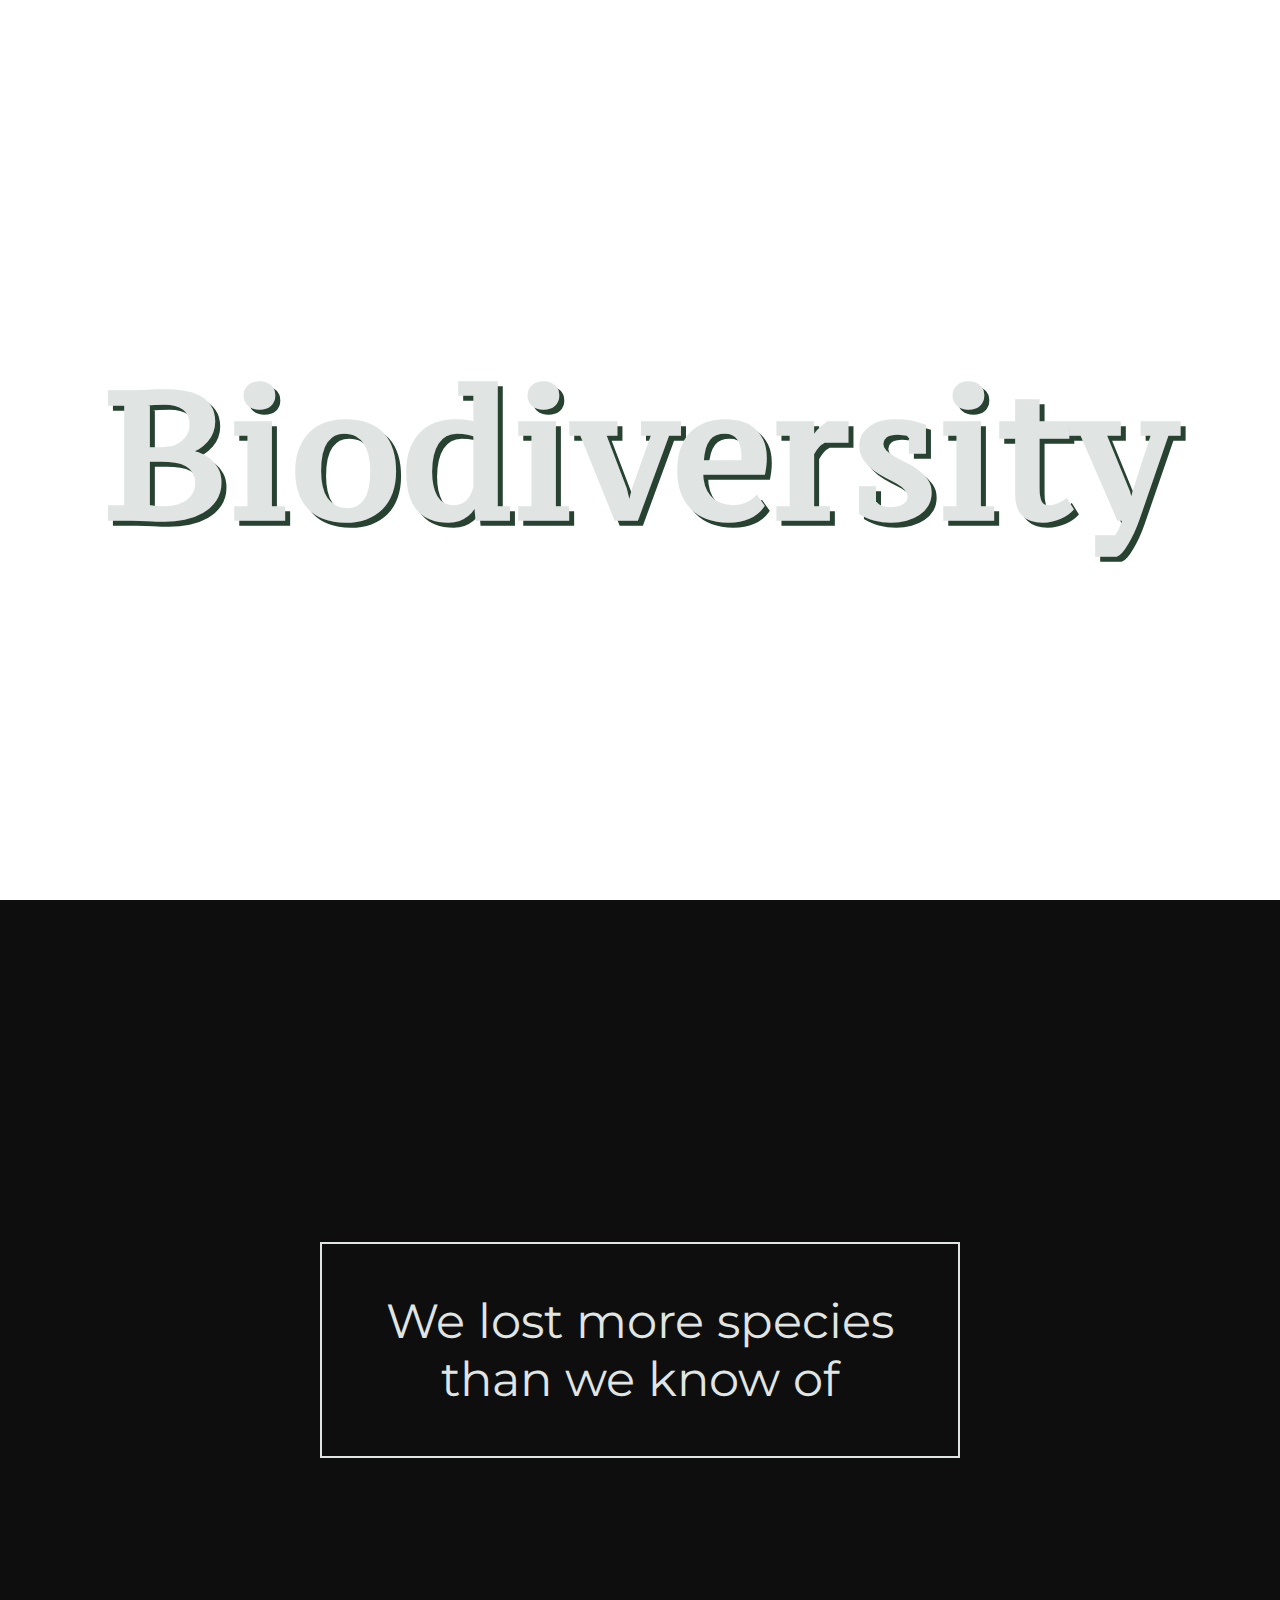
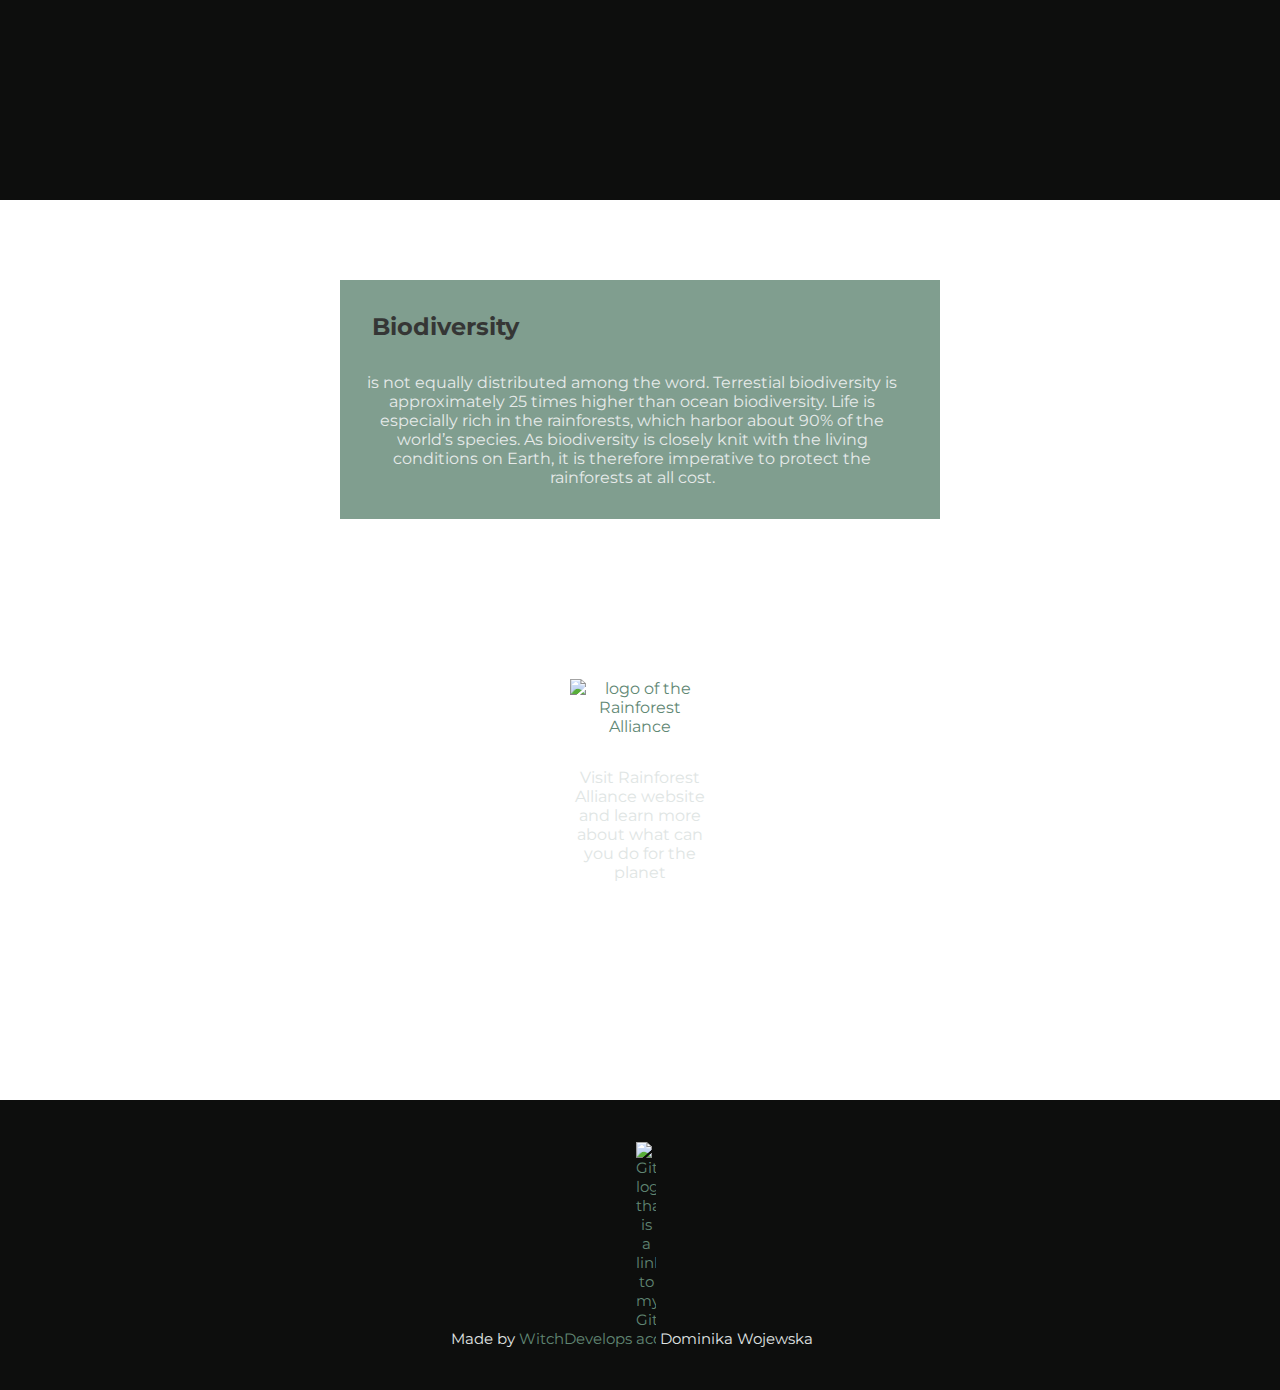
==== biodiversity/index.html @ 32c96790 "Update index.html" ====
<!DOCTYPE html>
<html lang="en">
<head>
    <meta charset="UTF-8" /> 
    <meta name="viewport" content="width=device-width, initial-scale=1.0" />
    <meta http-equiv="X-UA-Compatible" content="IE=edge" /> 
    <title>Biodiversity loss</title>
    <link rel="stylesheet" href="styles.css"/>
    <!--set custom browser icon-->
    <link rel="icon" href="/assets/microbes.svg?sanitize=true"/>
    <!--display this in link preview-->
    <meta name="description" content="Earth biodervisity mainly depends on the state of the forests. Tropical forests contain about 90% of the world's species. We are currently experiencing the sixth mass extinction: The Holocene extinction."/>
    <!--Import fonts-->
    <link href='https://fonts.googleapis.com/css?family=PT Serif Caption' rel='stylesheet'>
    <link href='https://fonts.googleapis.com/css?family=Montserrat' rel='stylesheet'>
</head>

<body>
    <main id="main">
        <!--First part of the page-->
        <div id="first-div">
            <h1 id="title">Biodiversity</h1>
        </div>
        <!--second part of the page-->
        <div id="second-div">
            <p class="border" id="important">We lost more species than we know of</p>
        </div>
        <!--Third part of the page-->
       <div id="third-div">
            <!--box with text-->  
            <div id="text-div">
                <h2>Biodiversity</h2>
                <p>is not equally distributed among the word. Terrestial biodiversity is approximately 25 times higher than ocean biodiversity. Life is especially rich in the rainforests, which harbor about 90% of the world’s species. As biodiversity is closely knit with the living conditions on Earth, it is therefore imperative to protect the rainforests at all cost.</p>
            </div>
            <!--box with the logo-->
            <div>
                <figure id="img-div">
                    <a href="https://www.rainforest-alliance.org/" id="tribute-link" target="_blank" rel="noopener">
                    <img id="image" src="/assets/rainforest_alliance.svg" alt="logo of the Rainforest Alliance">
                    <figcaption id="img-caption">Visit Rainforest Alliance  website and learn more about what can you do for the planet</figcaption></a>
                </figure>
            </div>
        </div>
<!--
        <div id="tribute-info">
            <p>Visit Rainforest Alliance <a href="https://www.rainforest-alliance.org/" id="tribute-link" target="_blank"> website </a> and learn more about what can you do for the planet</p>
        </div>
        -->
    </main>
    <footer>
        <p>Made by <a rel="noopener" href="https://github.com/WitchDevelops" target="_blank">WitchDevelops <img id="github_logo" src="/assets/github.svg" alt="GitHub logo that is a link to my GitHub account"/></a> Dominika Wojewska </p>
        
    </footer>
</body>
</html>
---- biodiversity/styles.css ----
* {
  font-family: 'Montserrat';
  text-align: center;
  margin: 0;
  padding: 0;
  box-sizing: border-box;
    }

h1 {
  font-family: 'PT Serif Caption';
  color: #E0E5E4;
     margin: auto;
    position: absolute;
    top: 50%;
    left: 50%;
    transform: translate(-50%, -50%);
    font-size: 14vw;
    text-shadow: 5px 5px #284232;
    }
h2{
  color: #030403;
  text-align: left;
  padding: 2rem 2rem 0 2rem;
}

p {
    color: #E0E5E4;
align-items: center;
text-align: center;
padding: 2rem 2rem 2rem 1rem;
  }

p.border {
  display: flex;
  border: 2px solid #E0E5E4;
  padding: 3rem;
  max-height: 90%;
}

figcaption {
  color: #E0E5E4;
  margin-top: 2rem;
}

figcaption:hover {
  color: #07EA10;
}

a {
  color: #618774;
  text-decoration: none;
}

a:hover {
  color: #07EA10;
}

a:active {
  color: #446550;
}

#first-div {
    background-image: url(assets/background.jpg);
    background-size: cover;
    background-repeat: no-repeat;
    background-attachment: fixed;
    background-position: center;
    min-height: 100vh;
  }

#second-div {
    background-color: #0D0E0D;
    min-height: 100vh;
  }

#third-div {
  display: flex;
  flex-direction: column;
  align-items: center;
text-align: center;
background-image: url(assets/pexels-ilja-2099586.jpg);
    background-size: cover;
    background-repeat: no-repeat;
    background-attachment: fixed;
    background-position: center;
    min-height: 100vh;
}

#image {
    display: block;
    margin: auto;
    max-width: 100%;
    min-width: 50%;
    height: auto;
  }

  #important {
    color: #E0E5E4;
    position: absolute;
    top: 150%;
    left: 50%;
    transform: translate(-50%, -50%);
    font-size: 300%;
  }

#text-div {
  background-color: #618774;
  opacity: 0.8;
  margin: 5rem;
  min-width: 300px;
  max-width: 600px;
}

#img-div {
 padding: 5rem; 
  min-width: 200px;
  max-width: 300px;
}

 /* #tribute-info {
    background-color: #618774;
  } */

footer {
    background-color: #0D0E0D;
    color: black;
    text-align: left;
    font-size: 15px;
    padding: 10px;
  
      }

  #github_logo {
    max-width: 20px;
  }
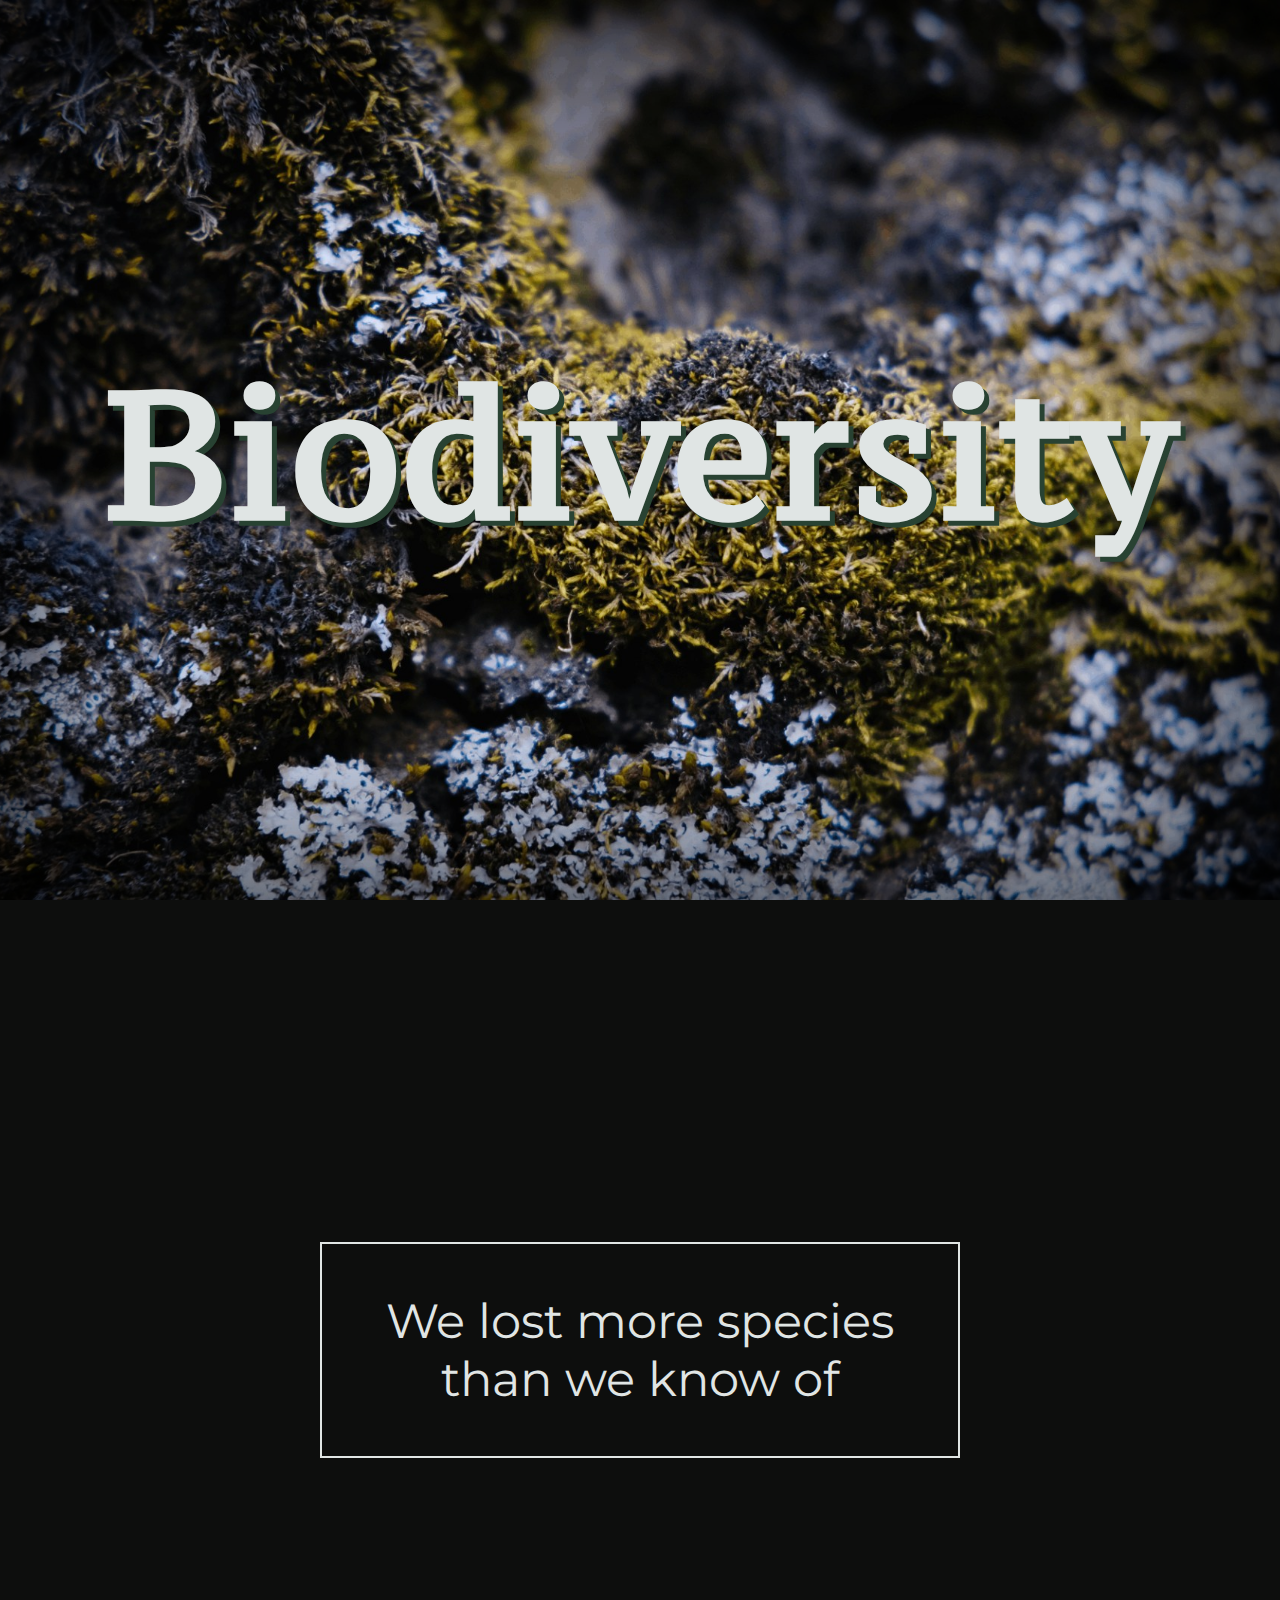
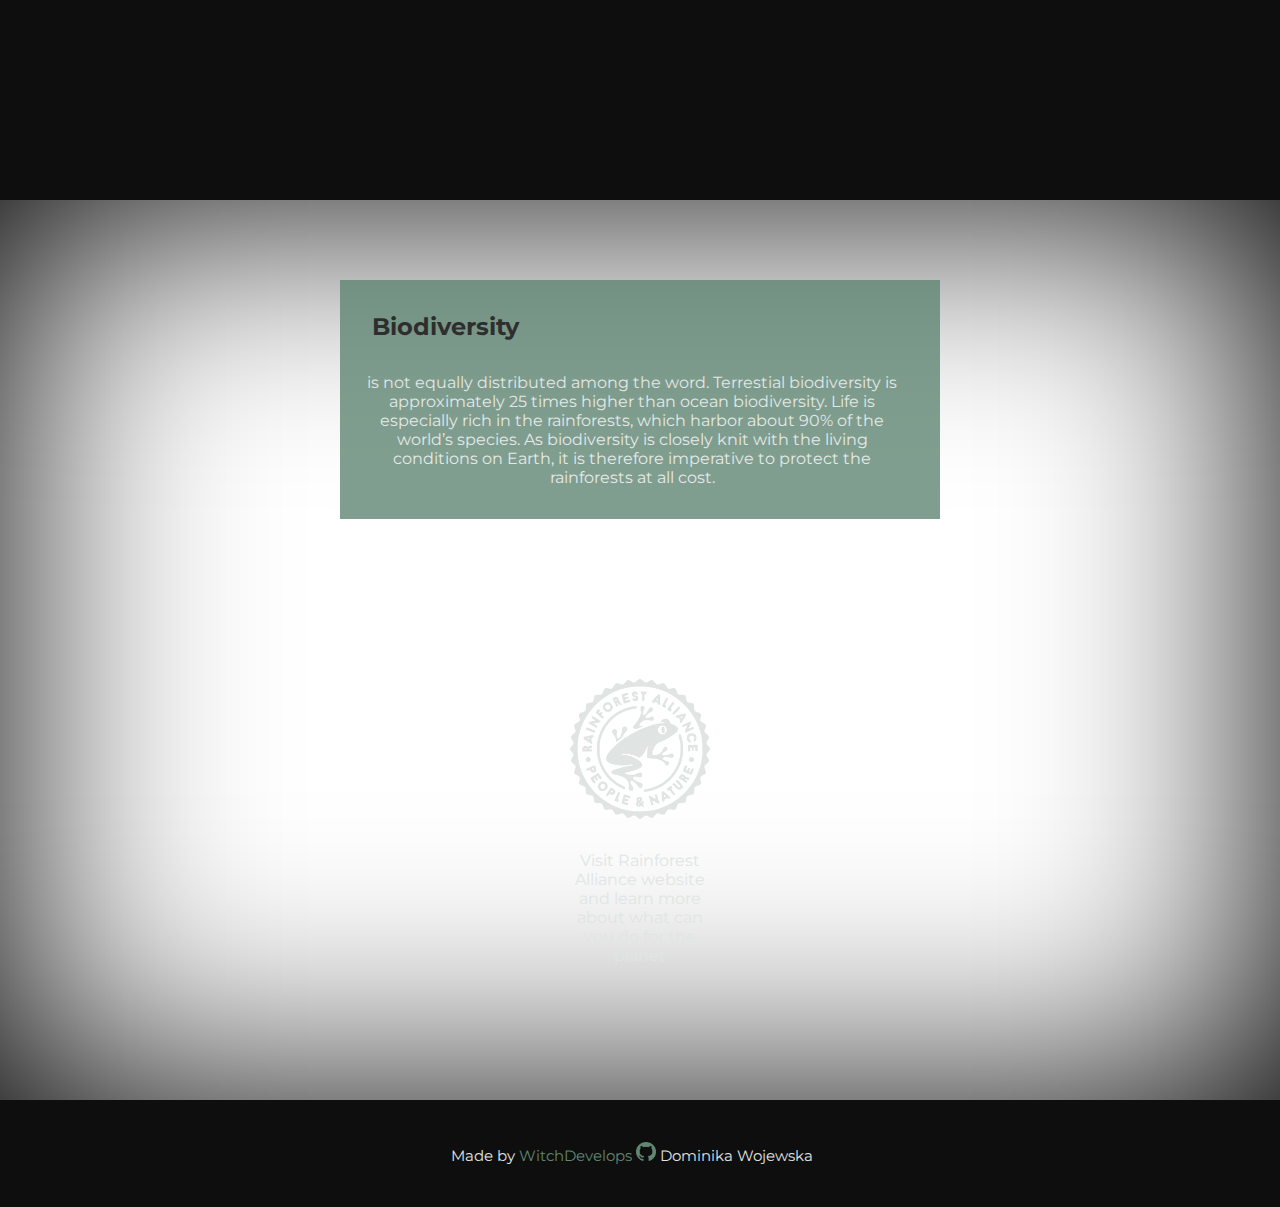
==== commit 21bd70c5: "fixed images" ====
--- a/biodiversity/index.html
+++ b/biodiversity/index.html
@@ -7,7 +7,7 @@
     <title>Biodiversity loss</title>
     <link rel="stylesheet" href="styles.css"/>
     <!--set custom browser icon-->
-    <link rel="icon" href="/assets/microbes.svg?sanitize=true"/>
+    <link rel="icon" href="/assets/microbes.png"/>
     <!--display this in link preview-->
     <meta name="description" content="Earth biodervisity mainly depends on the state of the forests. Tropical forests contain about 90% of the world's species. We are currently experiencing the sixth mass extinction: The Holocene extinction."/>
     <!--Import fonts-->
@@ -36,7 +36,7 @@
             <div>
                 <figure id="img-div">
                     <a href="https://www.rainforest-alliance.org/" id="tribute-link" target="_blank" rel="noopener">
-                    <img id="image" src="/assets/rainforest_alliance.svg" alt="logo of the Rainforest Alliance">
+                    <img id="image" src="/biodiversity/assets/rainforest_alliance.png" alt="logo of the Rainforest Alliance">
                     <figcaption id="img-caption">Visit Rainforest Alliance  website and learn more about what can you do for the planet</figcaption></a>
                 </figure>
             </div>
@@ -48,7 +48,7 @@
         -->
     </main>
     <footer>
-        <p>Made by <a rel="noopener" href="https://github.com/WitchDevelops" target="_blank">WitchDevelops <img id="github_logo" src="/assets/github.svg" alt="GitHub logo that is a link to my GitHub account"/></a> Dominika Wojewska </p>
+        <p>Made by <a rel="noopener" href="https://github.com/WitchDevelops" target="_blank">WitchDevelops <img id="github_logo" src="/biodiversity/assets/github.png" alt="GitHub logo that is a link to my GitHub account"/></a> Dominika Wojewska </p>
         
     </footer>
 </body>
--- a/biodiversity/styles.css
+++ b/biodiversity/styles.css
@@ -66,6 +66,7 @@
     background-attachment: fixed;
     background-position: center;
     min-height: 100vh;
+    box-shadow: inset 0px 0px 1200px black;
   }
 
 #second-div {
@@ -84,6 +85,7 @@
     background-attachment: fixed;
     background-position: center;
     min-height: 100vh;
+    box-shadow: inset 0px 0px 1200px black;
 }
 
 #image {
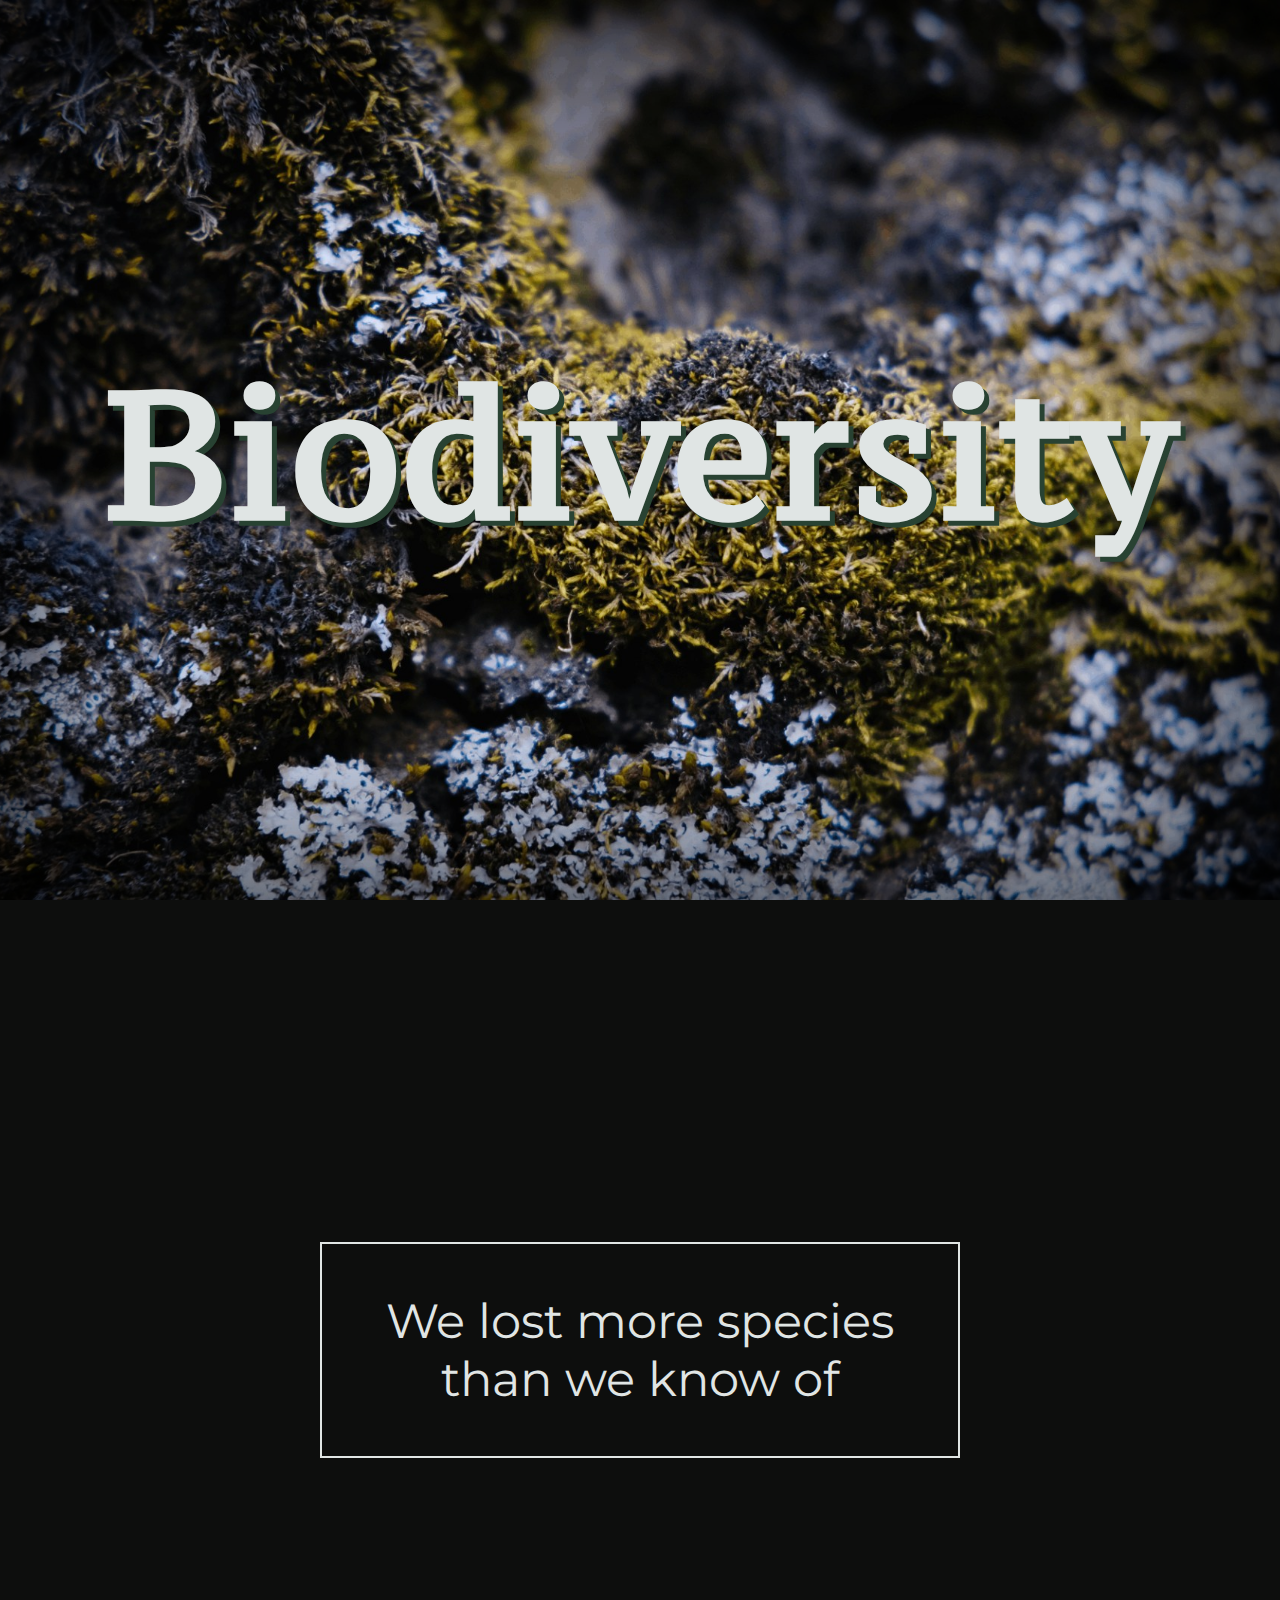
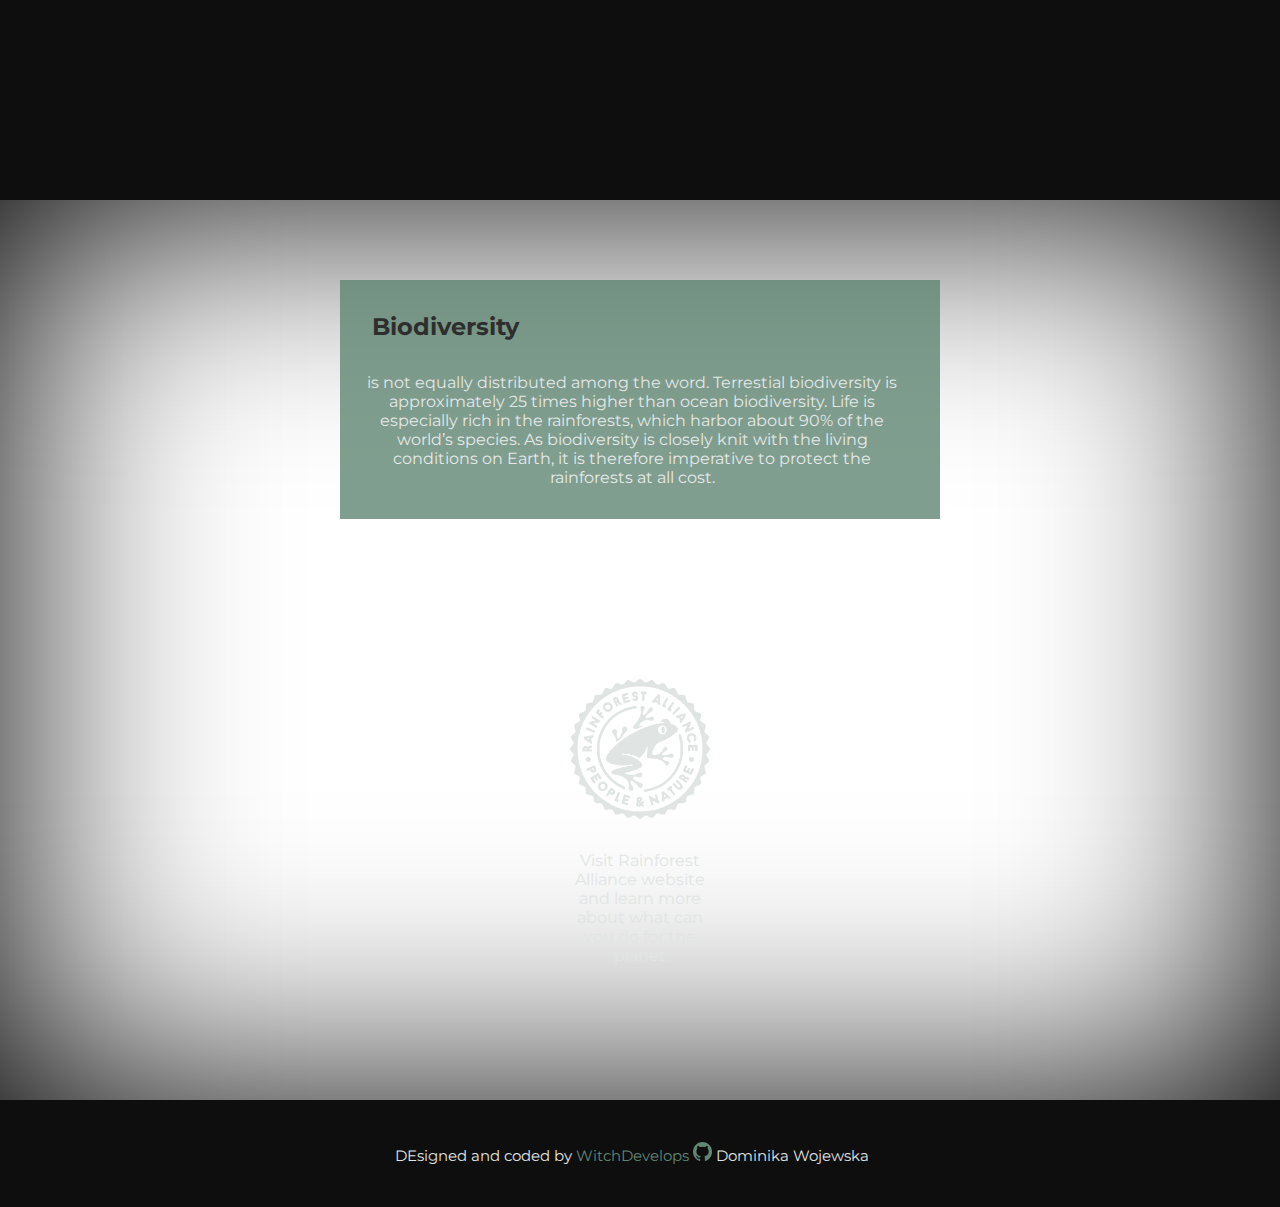
==== commit beb665f2: "Update index.html" ====
--- a/biodiversity/index.html
+++ b/biodiversity/index.html
@@ -48,7 +48,7 @@
         -->
     </main>
     <footer>
-        <p>Made by <a rel="noopener" href="https://github.com/WitchDevelops" target="_blank">WitchDevelops <img id="github_logo" src="/biodiversity/assets/github.png" alt="GitHub logo that is a link to my GitHub account"/></a> Dominika Wojewska </p>
+        <p>DEsigned and coded by <a rel="noopener" href="https://github.com/WitchDevelops" target="_blank">WitchDevelops <img id="github_logo" src="/biodiversity/assets/github.png" alt="GitHub logo that is a link to my GitHub account"/></a> Dominika Wojewska </p>
         
     </footer>
 </body>
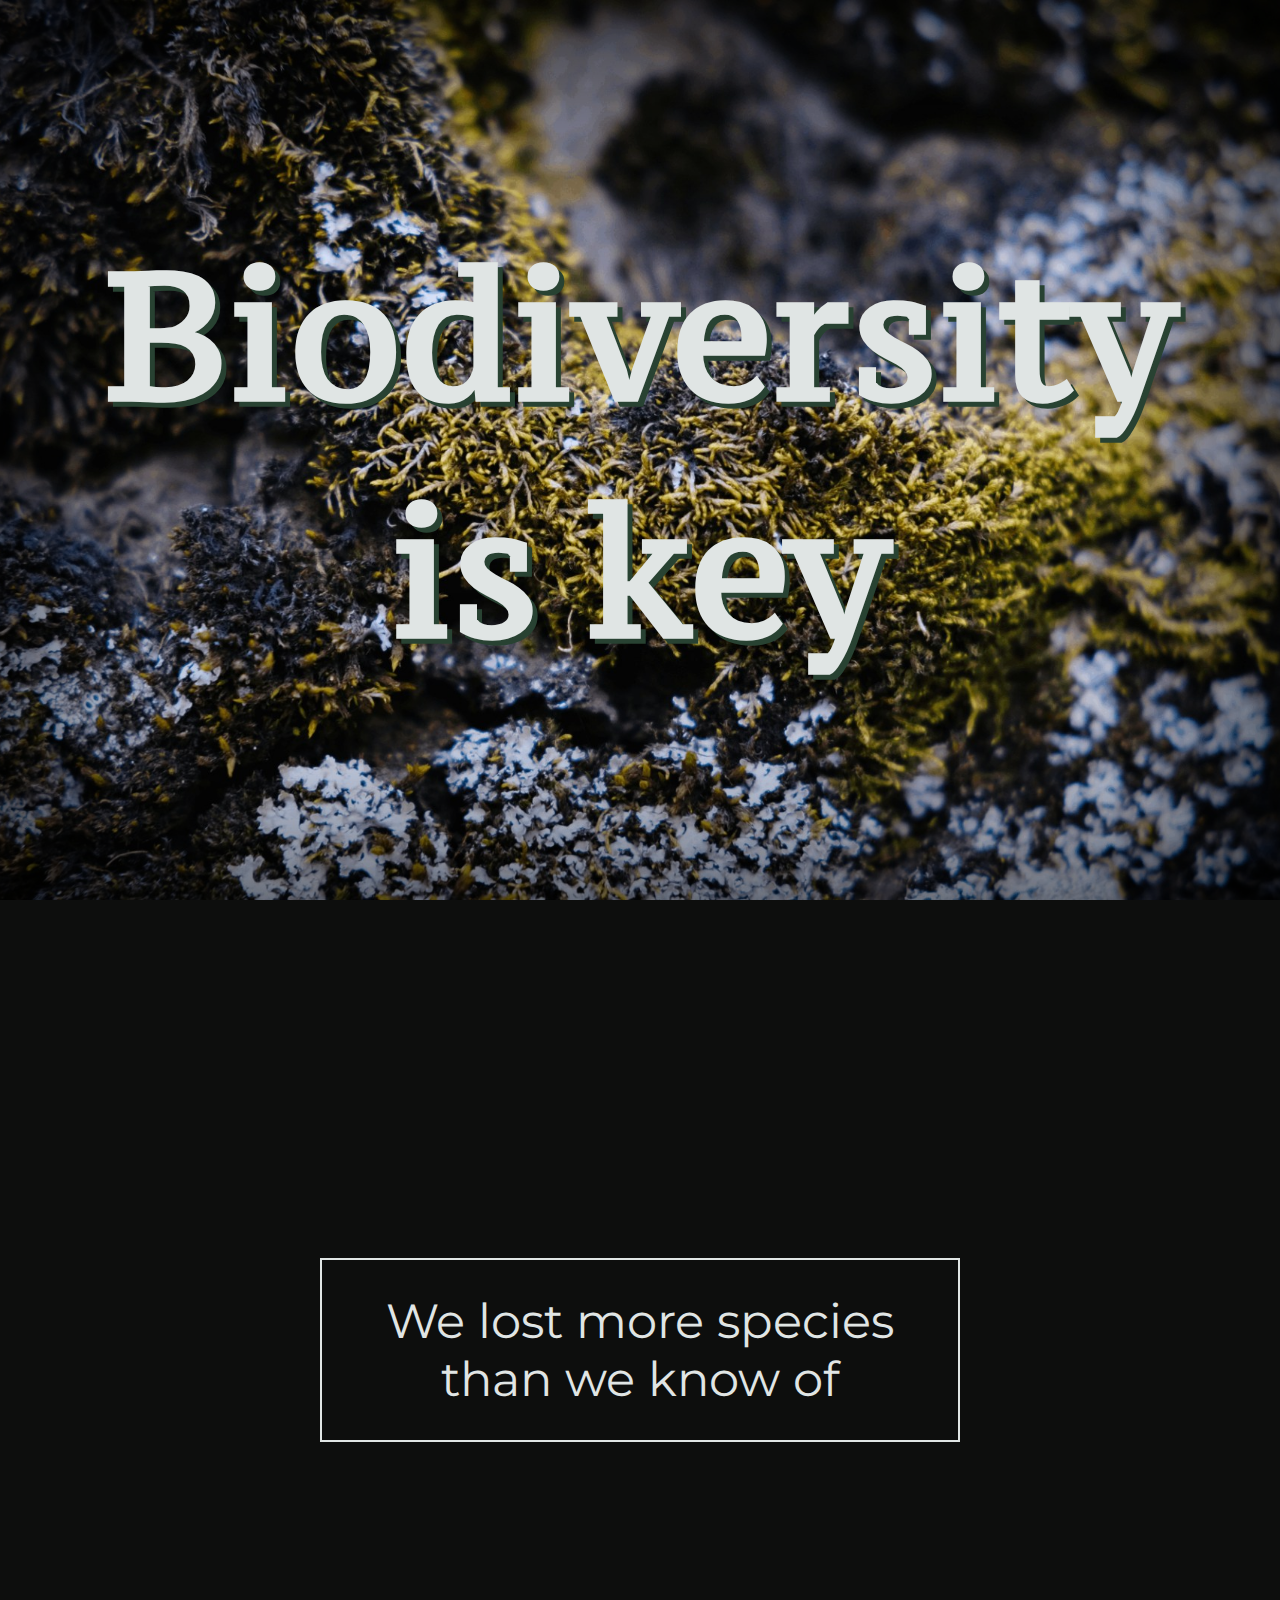
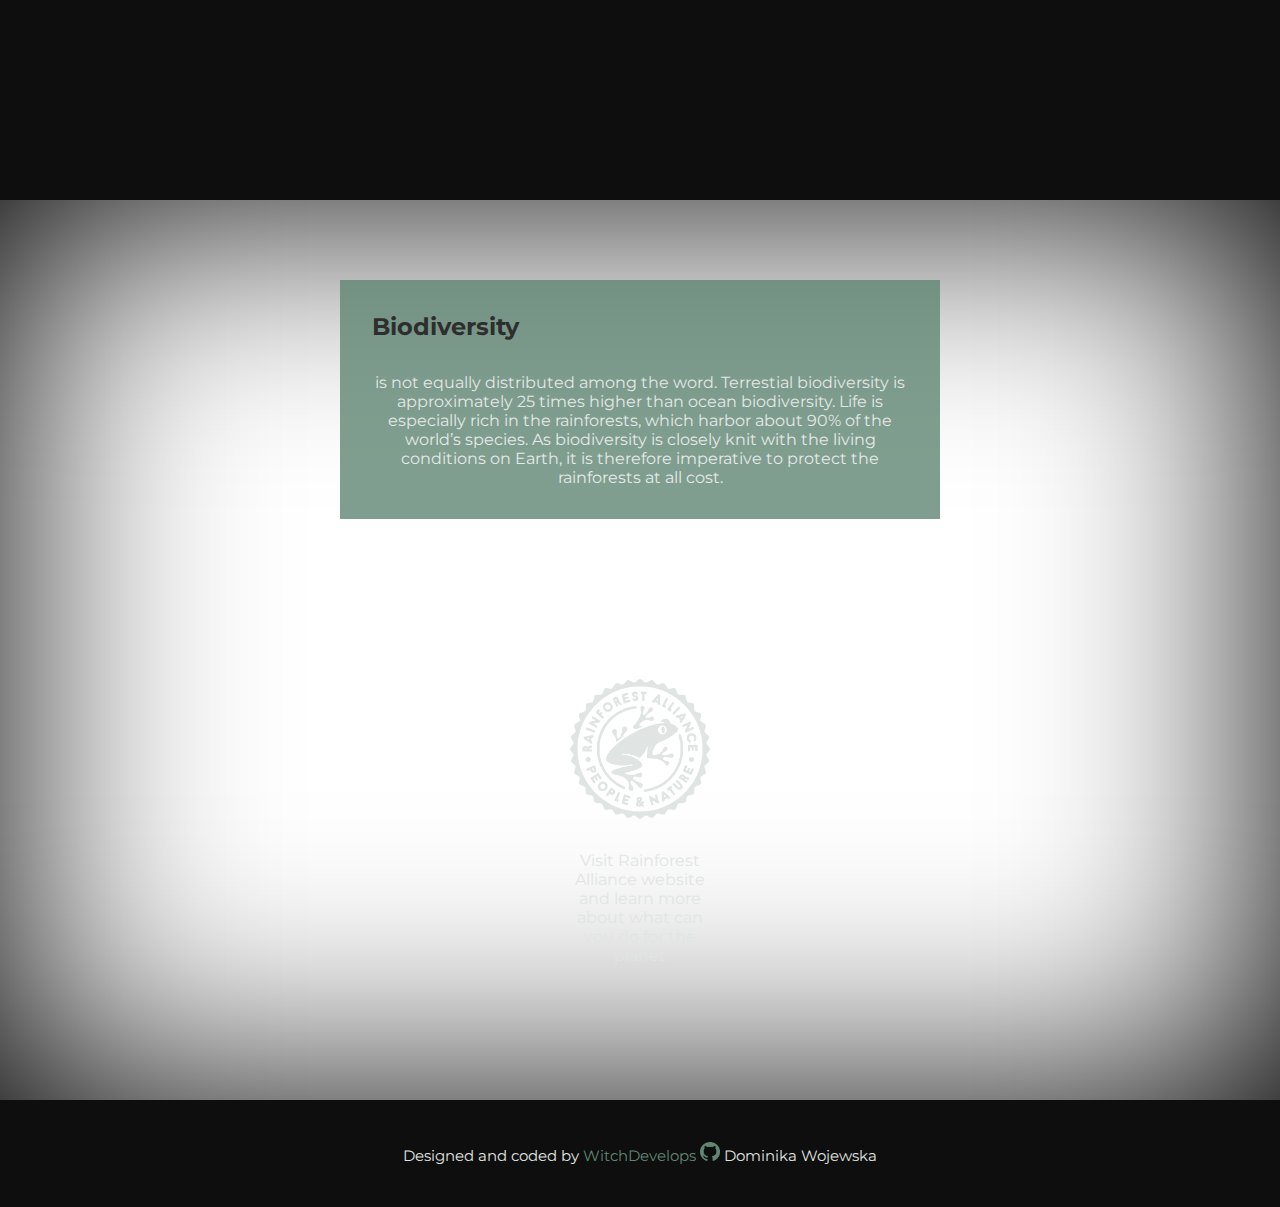
==== commit 844eee8b: "Final polish" ====
--- a/biodiversity/index.html
+++ b/biodiversity/index.html
@@ -19,11 +19,11 @@
     <main id="main">
         <!--First part of the page-->
         <div id="first-div">
-            <h1 id="title">Biodiversity</h1>
+            <h1 id="title">Biodiversity is key</h1>
         </div>
         <!--second part of the page-->
         <div id="second-div">
-            <p class="border" id="important">We lost more species than we know of</p>
+            <p class="border">We lost more species than we know of</p>
         </div>
         <!--Third part of the page-->
        <div id="third-div">
@@ -48,7 +48,7 @@
         -->
     </main>
     <footer>
-        <p>DEsigned and coded by <a rel="noopener" href="https://github.com/WitchDevelops" target="_blank">WitchDevelops <img id="github_logo" src="/biodiversity/assets/github.png" alt="GitHub logo that is a link to my GitHub account"/></a> Dominika Wojewska </p>
+        <p>Designed and coded by <a rel="noopener" href="https://github.com/WitchDevelops" target="_blank">WitchDevelops <img id="github_logo" src="/biodiversity/assets/github.png" alt="GitHub logo that is a link to my GitHub account"/></a> Dominika Wojewska </p>
         
     </footer>
 </body>
--- a/biodiversity/styles.css
+++ b/biodiversity/styles.css
@@ -1,137 +1,134 @@
+/* main styling */
+
 * {
   font-family: 'Montserrat';
   text-align: center;
   margin: 0;
   padding: 0;
   box-sizing: border-box;
-    }
+  --light: #E0E5E4;
+  --link: #618774;
+  --link_a: #446550;
+  --dark-green: #284232;
+  --darker: #030403;
+  --darkest: #0D0E0D;
+  --accent: #07EA10;
+  }
+
+/* typography and semantic elements styling */
 
 h1 {
   font-family: 'PT Serif Caption';
-  color: #E0E5E4;
-     margin: auto;
-    position: absolute;
-    top: 50%;
-    left: 50%;
-    transform: translate(-50%, -50%);
-    font-size: 14vw;
-    text-shadow: 5px 5px #284232;
-    }
-h2{
-  color: #030403;
+  color: var(--light);
+  margin: auto;
+  position: absolute;
+  top: 50%;
+  left: 50%;
+  transform: translate(-50%, -50%);
+  font-size: 14vw;
+  text-shadow: 5px 5px var(--dark-green);
+  }
+
+h2 {
+  color: var(--darker);
   text-align: left;
   padding: 2rem 2rem 0 2rem;
 }
 
 p {
-    color: #E0E5E4;
-align-items: center;
-text-align: center;
-padding: 2rem 2rem 2rem 1rem;
-  }
+  color: var(--light);
+  align-items: center;
+  padding: 2rem 2rem 2rem 2rem;
+}
 
 p.border {
-  display: flex;
-  border: 2px solid #E0E5E4;
-  padding: 3rem;
+  border: 2px solid var(--light);
   max-height: 90%;
+  position: absolute;
+  top: 150%;
+  left: 50%;
+  transform: translate(-50%, -50%);
+  font-size: 300%;
 }
 
 figcaption {
-  color: #E0E5E4;
+  color: var(--light);
   margin-top: 2rem;
 }
 
-figcaption:hover {
-  color: #07EA10;
+figcaption:hover,
+a:hover {
+  color: var(--accent);
 }
 
 a {
-  color: #618774;
+  color: var(--link);
   text-decoration: none;
 }
 
-a:hover {
-  color: #07EA10;
+a:active {
+  color: var(--link_a);
 }
 
-a:active {
-  color: #446550;
+footer {
+  background-color: var(--darkest);
+  font-size: 15px;
+  padding: 10px;
+}
+
+/* div elements styling */
+#first-div,
+#second-div,
+#third-div {
+  min-height: 100vh;
+}
+
+#first-div,
+#third-div {
+  background-size: cover;
+  background-repeat: no-repeat;
+  background-attachment: fixed;
+  background-position: center;
+  box-shadow: inset 0px 0px 1200px black;
 }
 
 #first-div {
-    background-image: url(assets/background.jpg);
-    background-size: cover;
-    background-repeat: no-repeat;
-    background-attachment: fixed;
-    background-position: center;
-    min-height: 100vh;
-    box-shadow: inset 0px 0px 1200px black;
-  }
+  background-image: url(assets/background.jpg);
+}
 
 #second-div {
-    background-color: #0D0E0D;
-    min-height: 100vh;
-  }
+  background-color: var(--darkest);
+}
 
 #third-div {
+  background-image: url(assets/pexels-ilja-2099586.jpg);
   display: flex;
   flex-direction: column;
   align-items: center;
-text-align: center;
-background-image: url(assets/pexels-ilja-2099586.jpg);
-    background-size: cover;
-    background-repeat: no-repeat;
-    background-attachment: fixed;
-    background-position: center;
-    min-height: 100vh;
-    box-shadow: inset 0px 0px 1200px black;
 }
 
-#image {
-    display: block;
-    margin: auto;
-    max-width: 100%;
-    min-width: 50%;
-    height: auto;
-  }
-
-  #important {
-    color: #E0E5E4;
-    position: absolute;
-    top: 150%;
-    left: 50%;
-    transform: translate(-50%, -50%);
-    font-size: 300%;
-  }
-
 #text-div {
-  background-color: #618774;
+  background-color: var(--link);
   opacity: 0.8;
   margin: 5rem;
   min-width: 300px;
   max-width: 600px;
 }
 
+#image {
+  display: block;
+  margin: auto;
+  max-width: 100%;
+  min-width: 50%;
+  height: auto;
+}
+
 #img-div {
- padding: 5rem; 
+  padding: 5rem; 
   min-width: 200px;
   max-width: 300px;
 }
 
- /* #tribute-info {
-    background-color: #618774;
-  } */
-
-footer {
-    background-color: #0D0E0D;
-    color: black;
-    text-align: left;
-    font-size: 15px;
-    padding: 10px;
-  
-      }
-
-  #github_logo {
-    max-width: 20px;
-  }+#github_logo {
+  max-width: 20px;
+}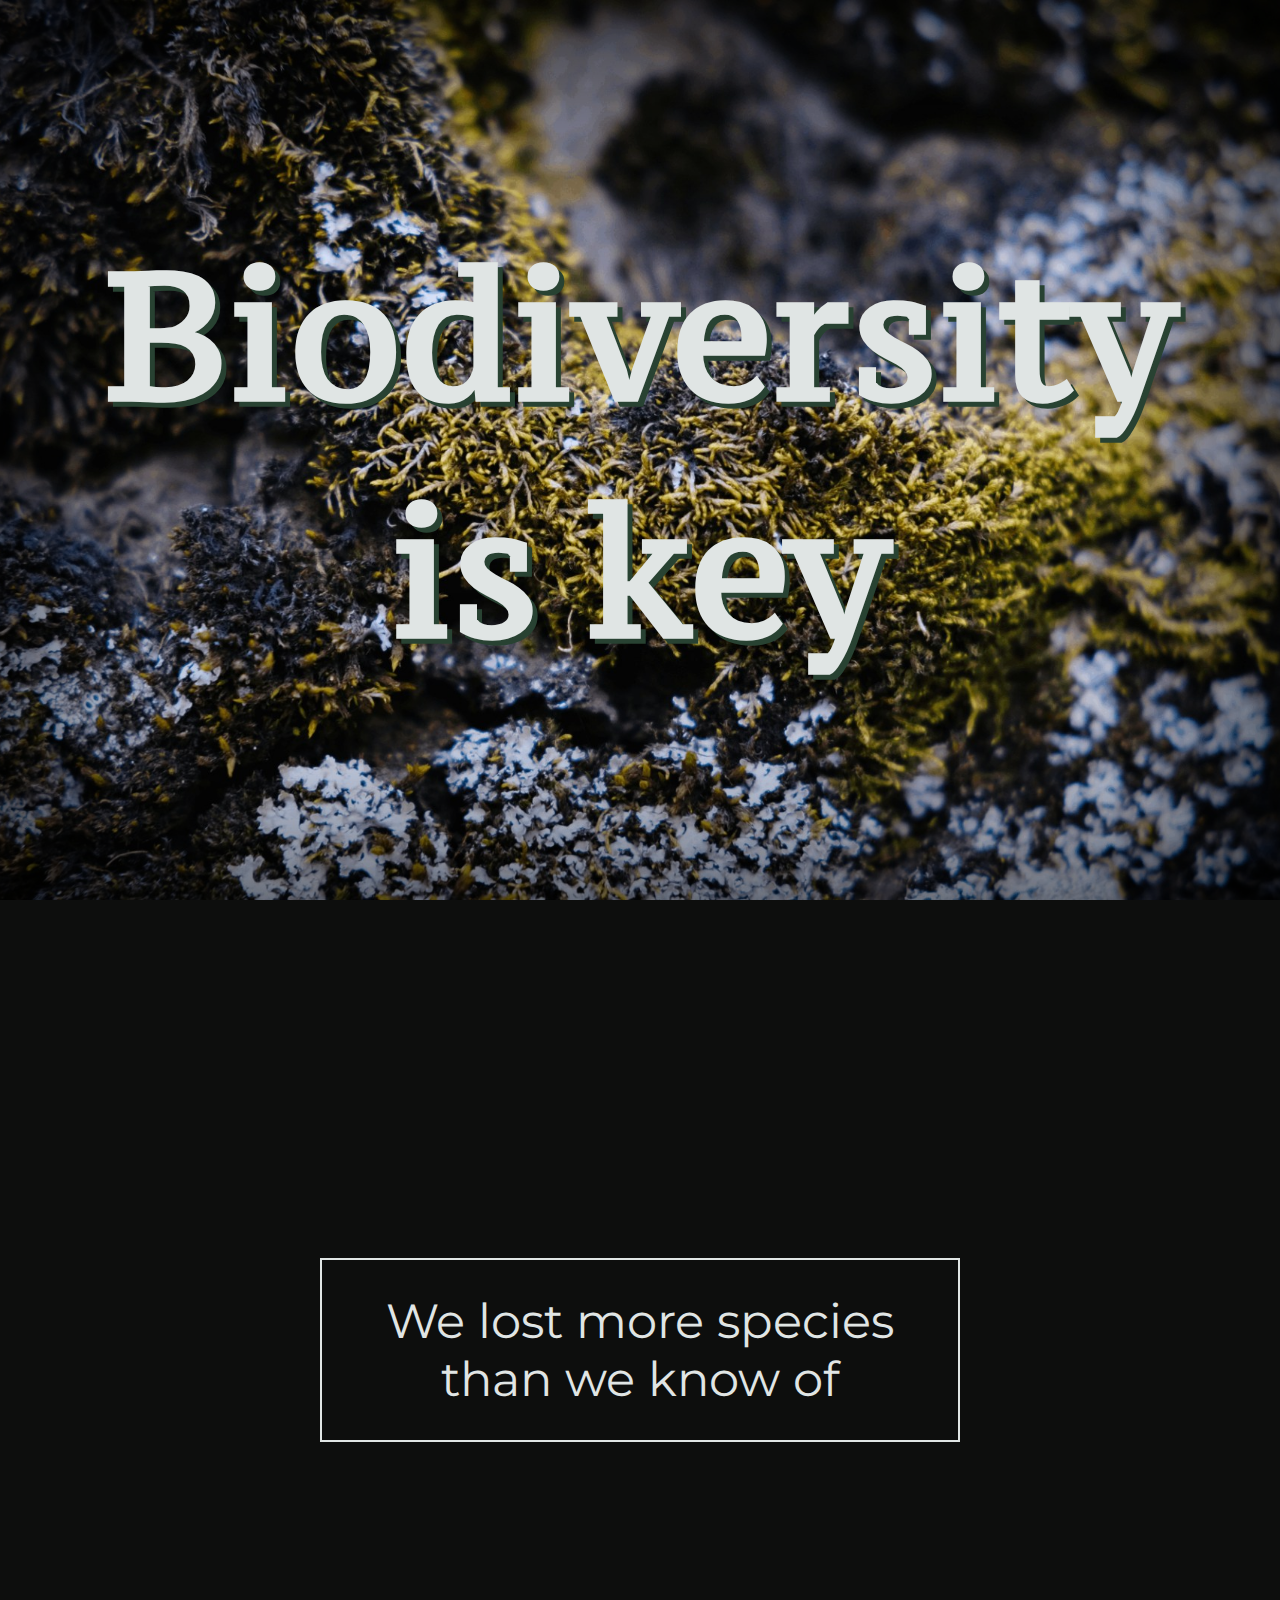
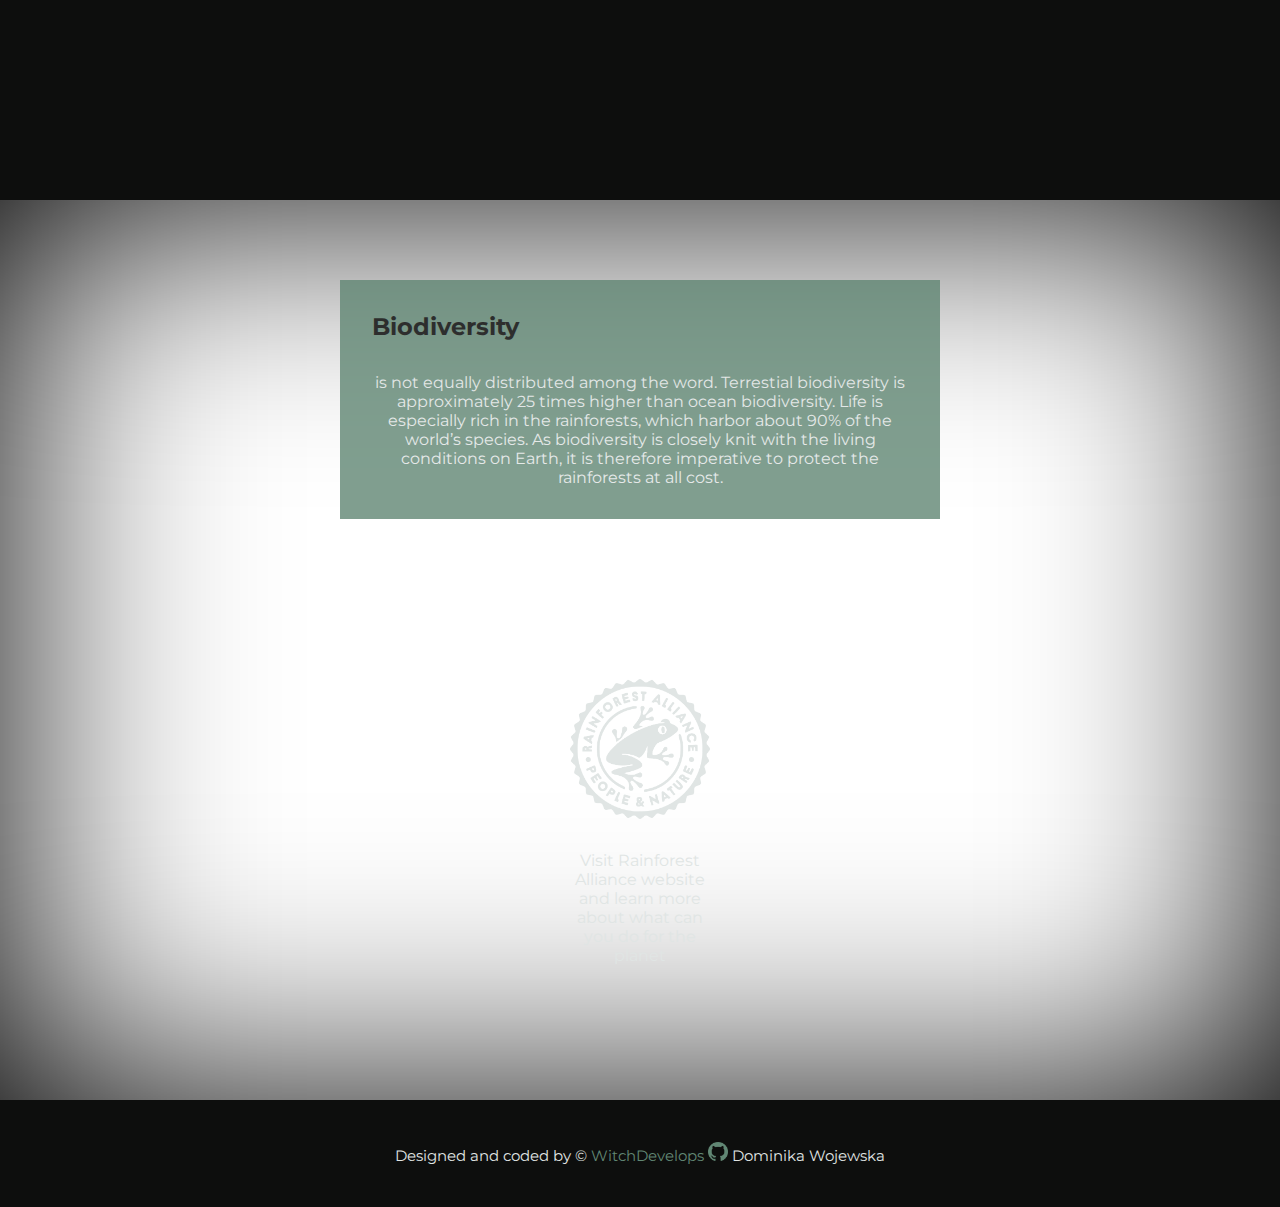
==== commit 96c0f0e2: "Update index.html" ====
--- a/biodiversity/index.html
+++ b/biodiversity/index.html
@@ -7,9 +7,9 @@
     <title>Biodiversity loss</title>
     <link rel="stylesheet" href="styles.css"/>
     <!--set custom browser icon-->
-    <link rel="icon" href="/assets/microbes.png"/>
+    <link rel="icon" href="/biodiversity/assets/microbes.png"/>
     <!--display this in link preview-->
-    <meta name="description" content="Earth biodervisity mainly depends on the state of the forests. Tropical forests contain about 90% of the world's species. We are currently experiencing the sixth mass extinction: The Holocene extinction."/>
+    <meta name="description" content="Earth biodiversity mainly depends on the state of the forests. Tropical forests contain about 90% of the world's species. We are currently experiencing the sixth mass extinction: The Holocene extinction."/>
     <!--Import fonts-->
     <link href='https://fonts.googleapis.com/css?family=PT Serif Caption' rel='stylesheet'>
     <link href='https://fonts.googleapis.com/css?family=Montserrat' rel='stylesheet'>
@@ -48,8 +48,7 @@
         -->
     </main>
     <footer>
-        <p>Designed and coded by <a rel="noopener" href="https://github.com/WitchDevelops" target="_blank">WitchDevelops <img id="github_logo" src="/biodiversity/assets/github.png" alt="GitHub logo that is a link to my GitHub account"/></a> Dominika Wojewska </p>
-        
+        <p>Designed and coded by &copy <a rel="noopener" href="https://github.com/WitchDevelops" target="_blank">WitchDevelops <img id="github_logo" src="/biodiversity/assets/github.png" alt="GitHub logo that is a link to my GitHub account"/></a> Dominika Wojewska </p>
     </footer>
 </body>
 </html>
